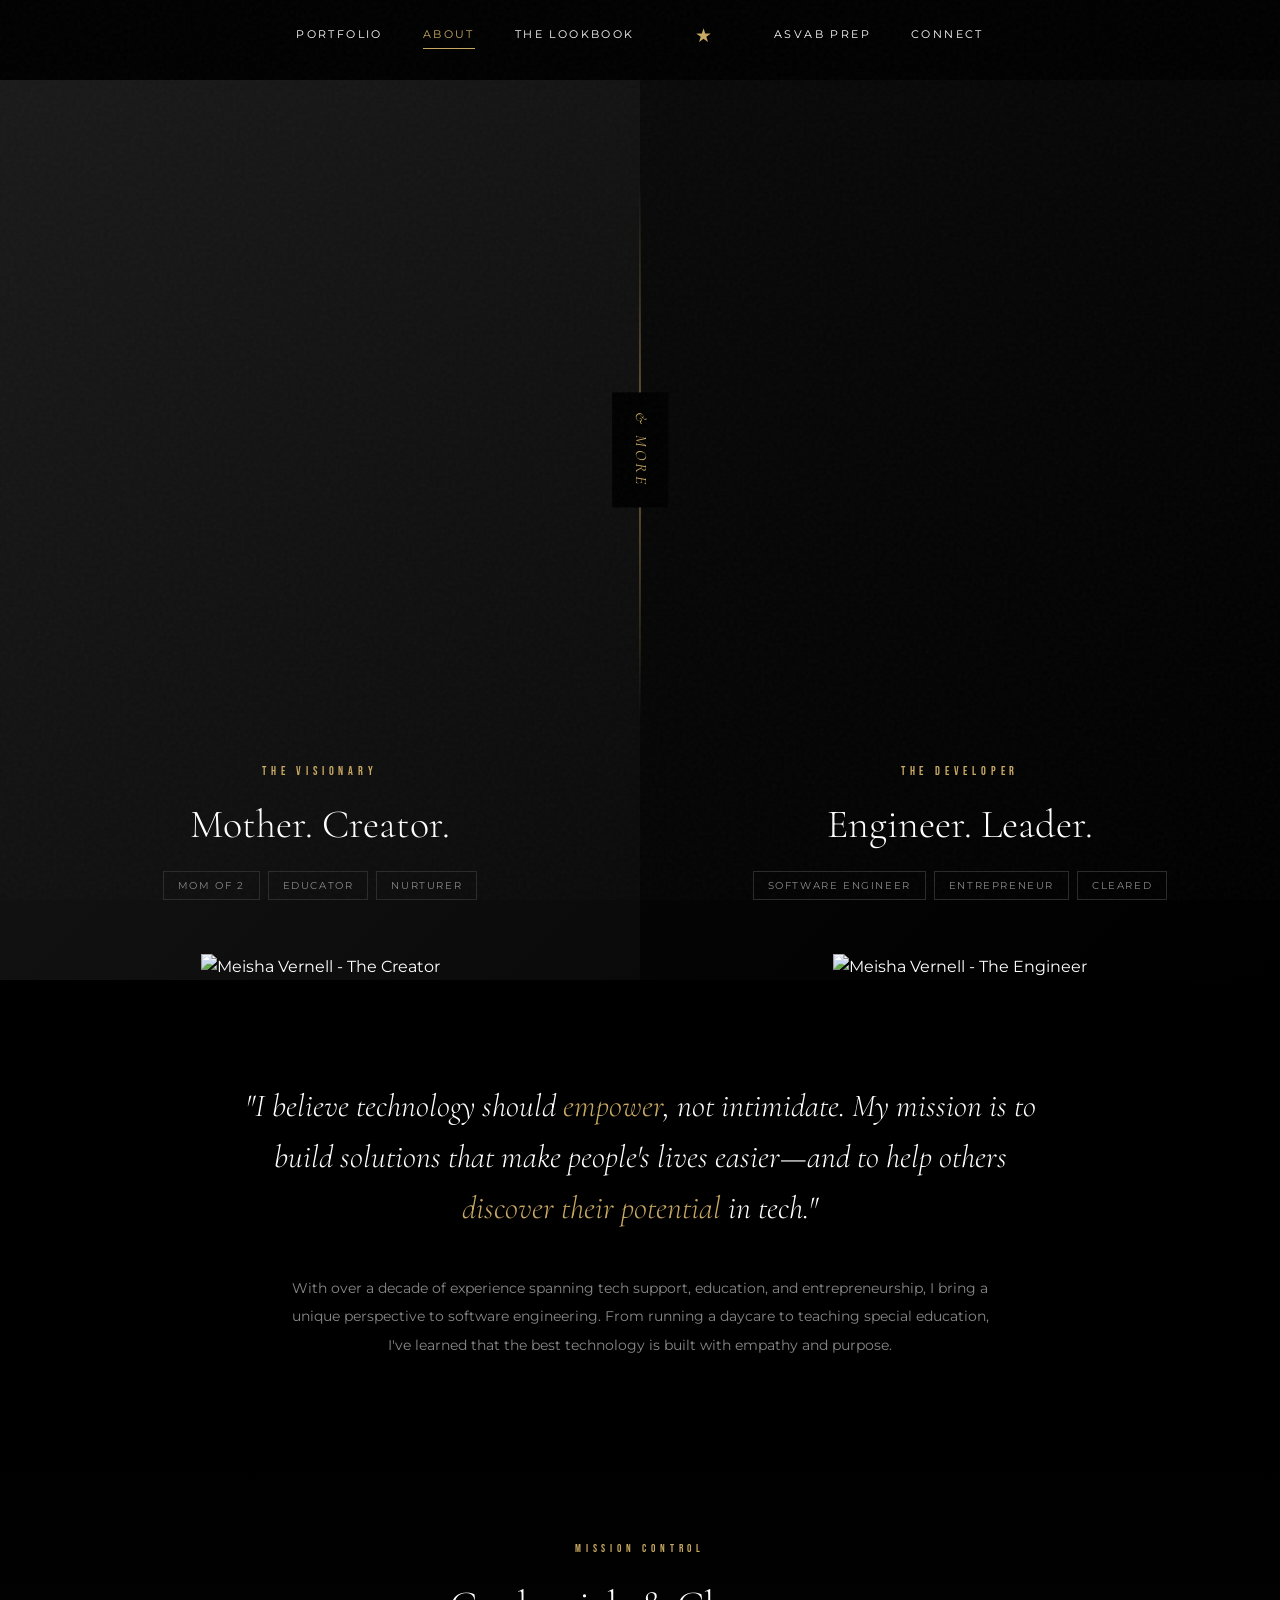
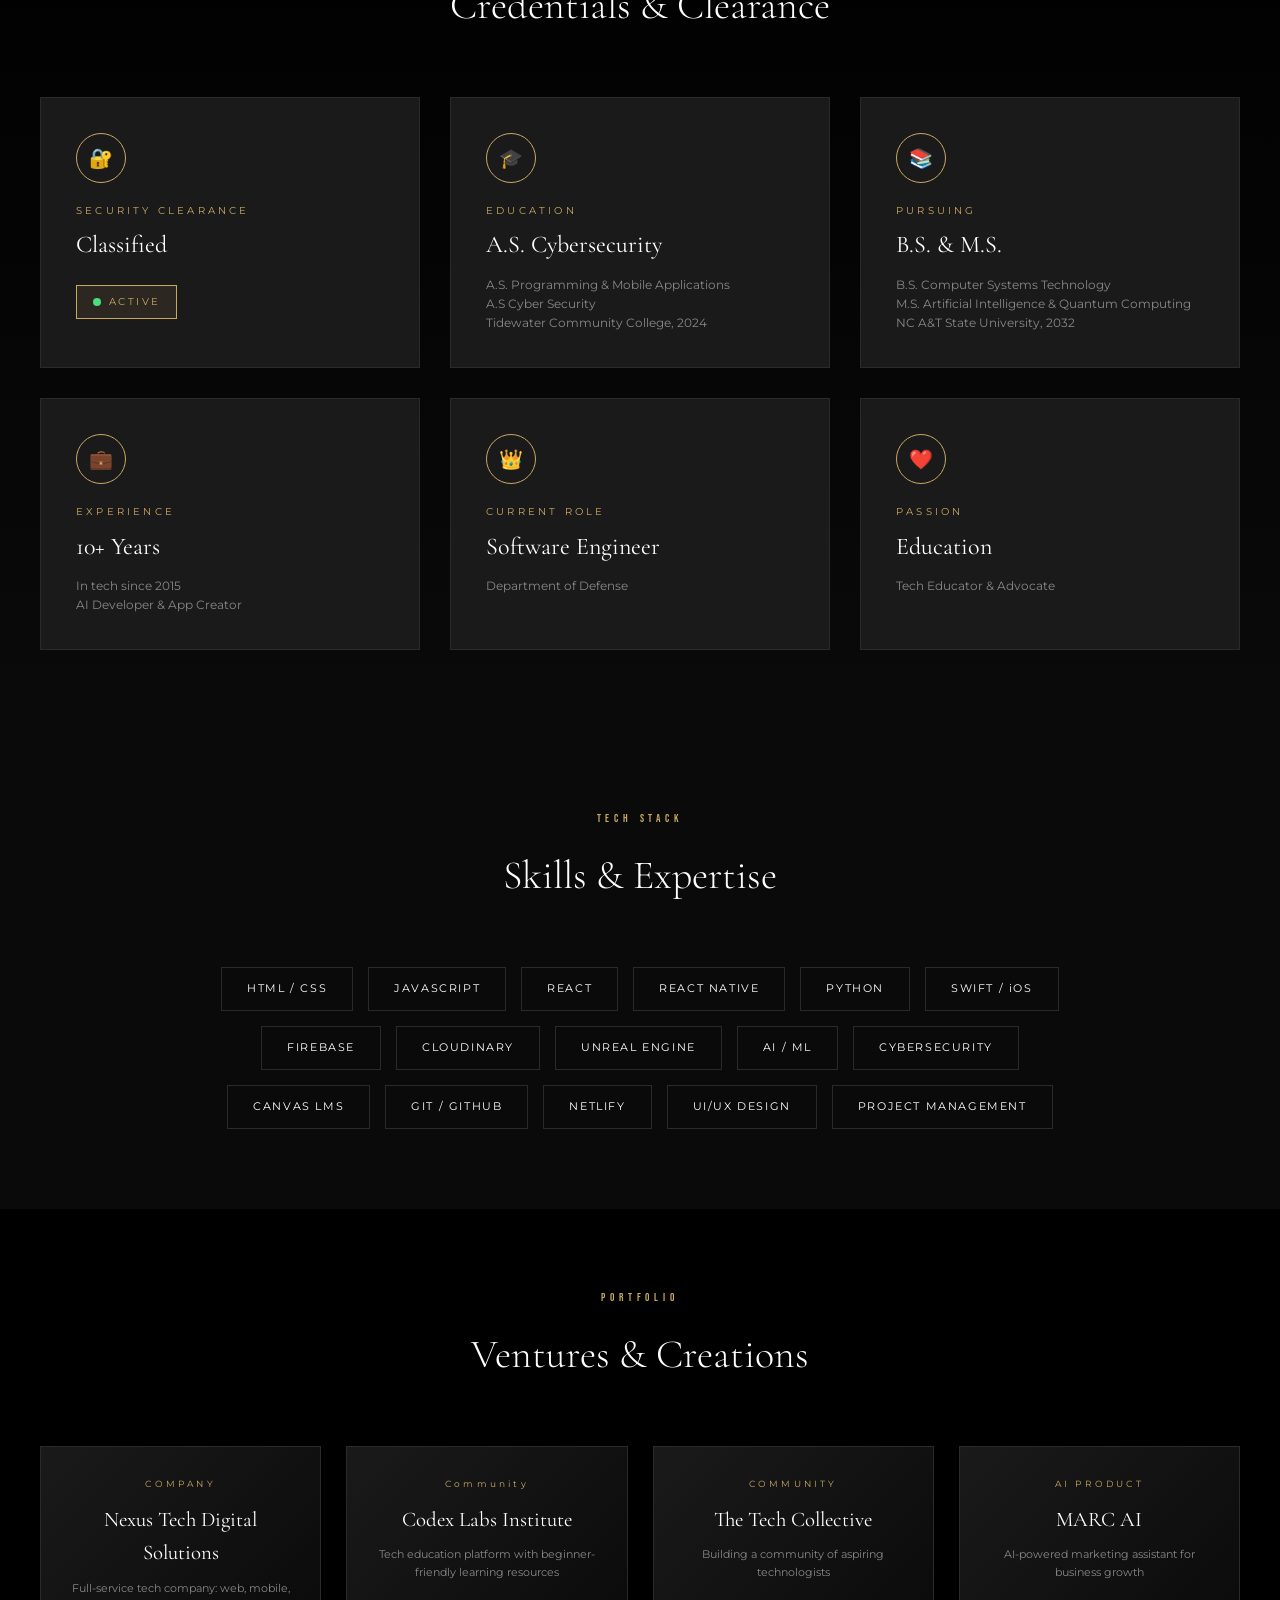
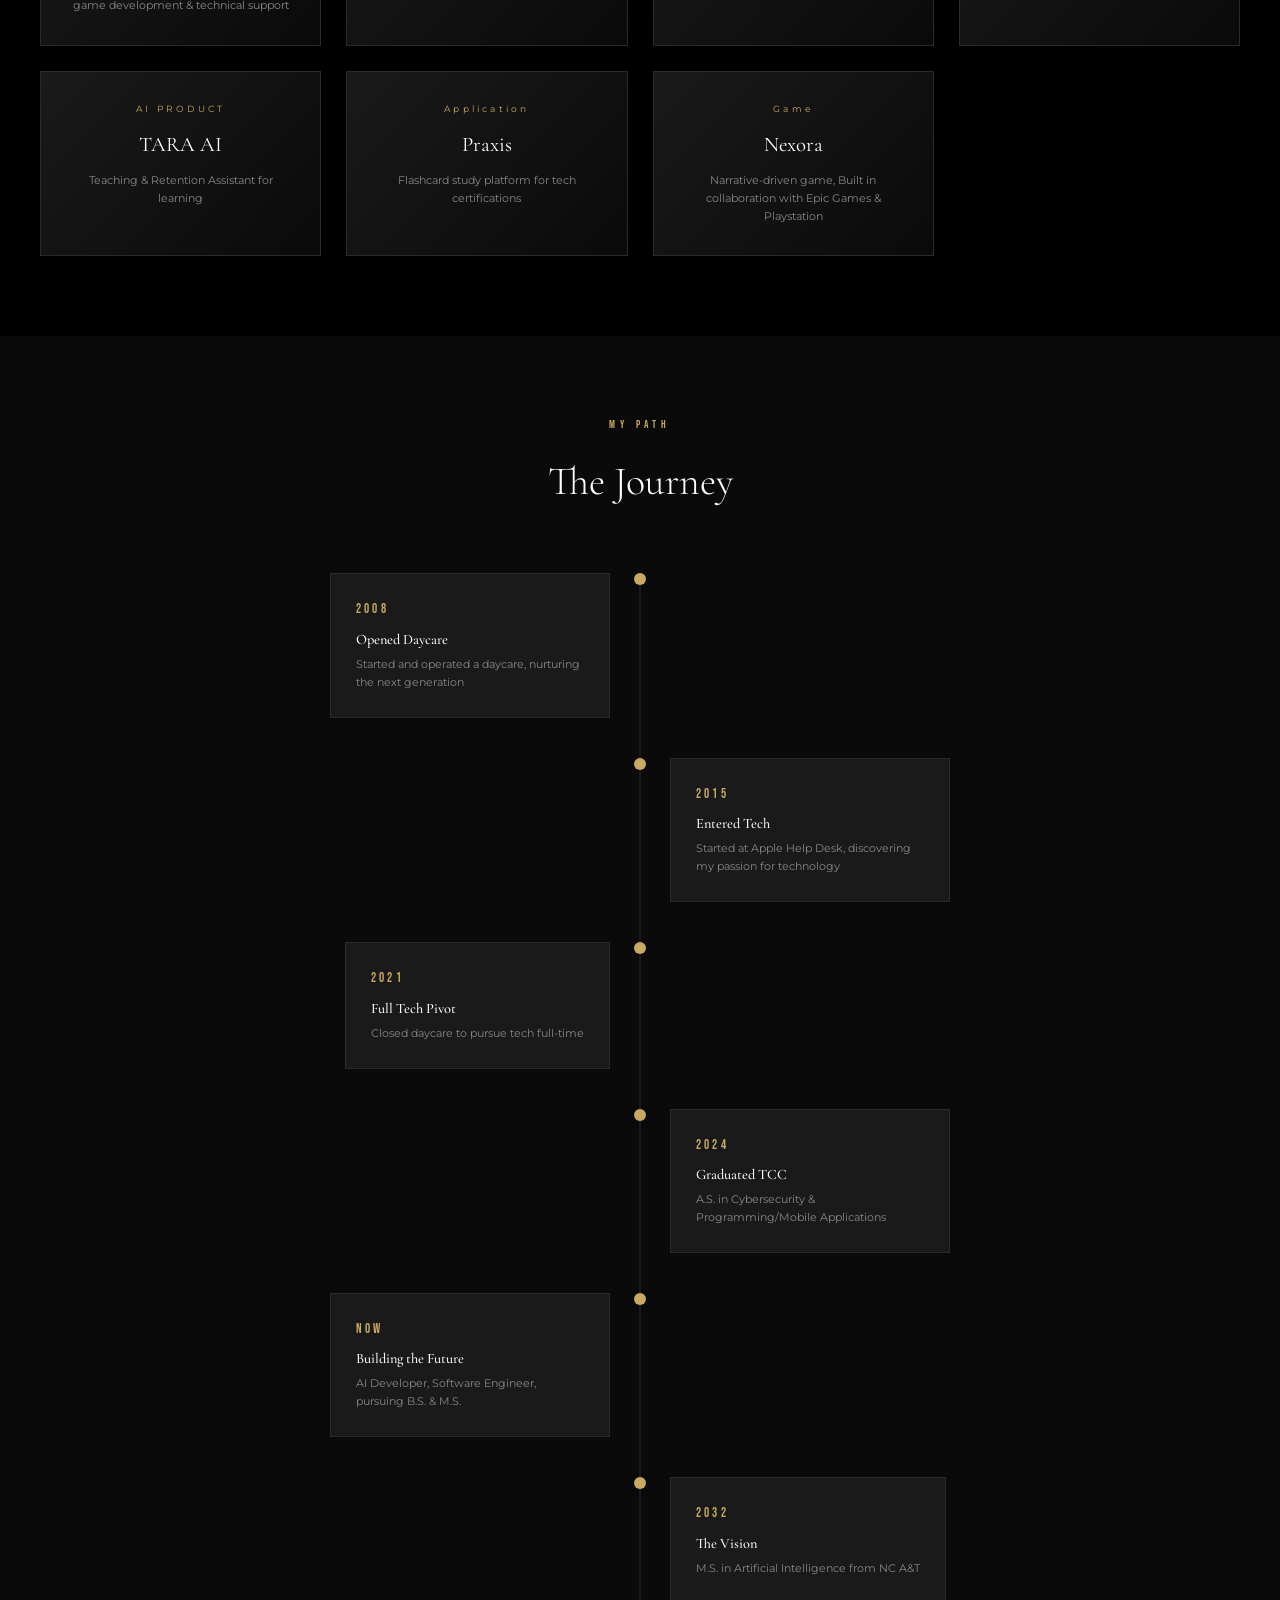
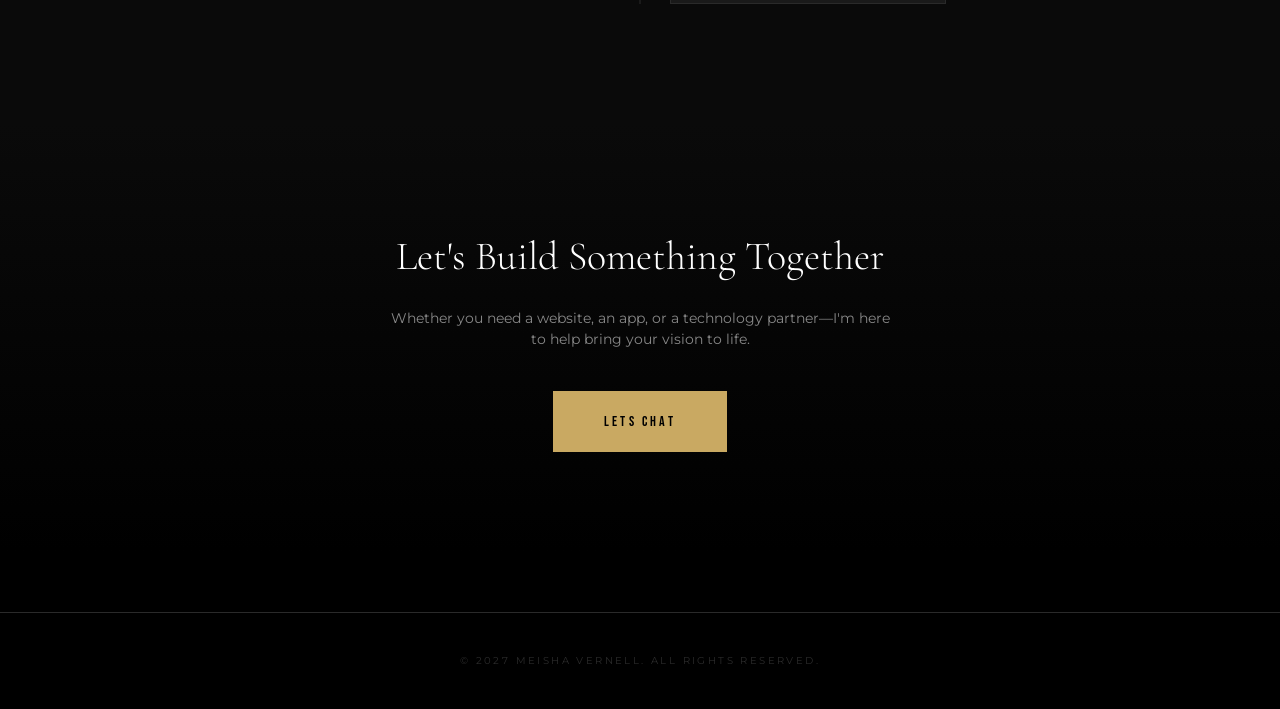
==== about.html @ a64ef59e "Unified nav, Firebase wiring, security rules" ====
<!DOCTYPE html>
<html lang="en">
<head>
    <meta charset="UTF-8">
    <meta name="viewport" content="width=device-width, initial-scale=1.0">
    <title>About Mei | MEISHA VERNELL</title>
    <link rel="preconnect" href="https://fonts.googleapis.com">
    <link rel="preconnect" href="https://fonts.gstatic.com" crossorigin>
    <link href="https://fonts.googleapis.com/css2?family=Cormorant+Garamond:ital,wght@0,300;0,400;0,500;0,600;1,300;1,400&family=Bebas+Neue&family=Montserrat:wght@200;300;400;500;600&display=swap" rel="stylesheet">
    
    <!-- Global Styles -->
    <link rel="stylesheet" href="main.css">
    
    <!-- Page Styles -->
    <link rel="stylesheet" href="about.css">
</head>
<body>
    <div class="noise"></div>

    <!-- Navigation -->
    <nav class="nav" id="nav">
        <div class="nav-links" id="navLinks">
            <a href="portfolio.html" class="nav-link" role="link" tabindex="0">Portfolio</a>
            <a href="about.html" class="nav-link active" role="link" tabindex="0">About</a>
            <a href="gallery-firestore.html" class="nav-link" role="link" tabindex="0">The LookBook</a>
            <a href="index.html" class="nav-link nav-star" role="link" tabindex="0">★</a>
            <a href="asvab-firestore.html" class="nav-link" role="link" tabindex="0">ASVAB Prep</a>
            <a href="connect.html" class="nav-link" role="link" tabindex="0">Connect</a>
        </div>

        <div class="nav-toggle" id="navToggle">
            <span></span>
            <span></span>
            <span></span>
        </div>
    </nav>
    <div class="nav-overlay" id="navOverlay"></div>

    <!-- Hero Split Screen -->
    <section class="hero-split">
        <div class="hero-side hero-side-left">
            <div class="hero-image-container">
                <img id="creatorImage"
                     src="https://res.cloudinary.com/didqb05ko/image/upload/q_auto,f_auto/IMG_4465_2_v42fzh.jpg" 
                     alt="Meisha Vernell - The Creator" 
                     class="hero-image">
            </div>
            <div class="hero-side-content">
                <p class="hero-label">THE VISIONARY</p>
                <h2 class="hero-title">Mother. Creator.</h2>
                <div class="hero-tags">
                    <span class="hero-tag">MOM OF 2</span>
                    <span class="hero-tag">EDUCATOR</span>
                    <span class="hero-tag">NURTURER</span>
                </div>
            </div>
        </div>

        <div class="hero-divider"></div>
        <span class="hero-divider-text">& MORE</span>

        <div class="hero-side hero-side-right">
            <div class="hero-image-container">
                <img id="engineerImage"
                     src="https://res.cloudinary.com/didqb05ko/image/upload/q_auto,f_auto/IMG_4465_2_v42fzh.jpg" 
                     alt="Meisha Vernell - The Engineer" 
                     class="hero-image">
            </div>
            <div class="hero-side-content">
                <p class="hero-label">THE DEVELOPER</p>
                <h2 class="hero-title">Engineer. Leader.</h2>
                <div class="hero-tags">
                    <span class="hero-tag">SOFTWARE ENGINEER</span>
                    <span class="hero-tag">ENTREPRENEUR</span>
                    <span class="hero-tag">CLEARED</span>
                </div>
            </div>
        </div>
    </section>

    <!-- Bio Section -->
    <section class="bio-section">
        <p class="bio-quote">
            "I believe technology should <span>empower</span>, not intimidate. 
            My mission is to build solutions that make people's lives easier—and to 
            help others <span>discover their potential</span> in tech."
        </p>
        <p class="bio-text">
            With over a decade of experience spanning tech support, education, and entrepreneurship, 
            I bring a unique perspective to software engineering. From running a daycare to teaching 
            special education, I've learned that the best technology is built with empathy and purpose.
        </p>
    </section>

    <!-- Credentials Dashboard -->
    <section class="credentials-section">
        <div class="section-header">
            <p class="section-label">MISSION CONTROL</p>
            <h2 class="section-title">Credentials & Clearance</h2>
        </div>

        <div class="credentials-grid">
            <!-- Security Clearance -->
        <div class="credential-card">
            <div class="credential-icon">🔐</div>
            <p class="credential-label">SECURITY CLEARANCE</p>
            <h3 class="credential-value">Classified</h3>
            <div class="status-badge">
                <span class="status-dot"></span>
                <span class="status-text">ACTIVE</span>
            </div>
        </div>  
            <!-- Education Current -->
            <div class="credential-card">
                <div class="credential-icon">🎓</div>
                <p class="credential-label">EDUCATION</p>
                <h3 class="credential-value">A.S. Cybersecurity</h3>
                <p class="credential-detail">
                    A.S. Programming & Mobile Applications<br>
                    A.S Cyber Security<br>
                    Tidewater Community College, 2024
                </p>
            </div>

            <!-- Education Pursuing -->
            <div class="credential-card">
                <div class="credential-icon">📚</div>
                <p class="credential-label">PURSUING</p>
                <h3 class="credential-value">B.S. & M.S.</h3>
                <p class="credential-detail">
                    B.S. Computer Systems Technology<br>
                    M.S. Artificial Intelligence & Quantum Computing <br>
                    NC A&T State University, 2032
                </p>
            </div>

            <!-- Experience -->
            <div class="credential-card">
                <div class="credential-icon">💼</div>
                <p class="credential-label">EXPERIENCE</p>
                <h3 class="credential-value">10+ Years</h3>
                <p class="credential-detail">
                    In tech since 2015<br>
                    AI Developer & App Creator
                </p>
            </div>

            <!-- Role -->
            <div class="credential-card">
                <div class="credential-icon">👑</div>
                <p class="credential-label">CURRENT ROLE</p>
                <h3 class="credential-value">Software Engineer</h3>
                <p class="credential-detail">
                    Department of Defense
                </p>
            </div>

            <!-- Impact -->
            <div class="credential-card">
                <div class="credential-icon">❤️</div>
                <p class="credential-label">PASSION</p>
                <h3 class="credential-value">Education</h3>
                <p class="credential-detail">
                    Tech Educator & Advocate
                </p>
            </div>
        </div>
    </section>

    <!-- Skills Section -->
    <section class="skills-section">
        <div class="section-header">
            <p class="section-label">TECH STACK</p>
            <h2 class="section-title">Skills & Expertise</h2>
        </div>

        <div class="skills-grid">
            <span class="skill-tag">HTML / CSS</span>
            <span class="skill-tag">JAVASCRIPT</span>
            <span class="skill-tag">REACT</span>
            <span class="skill-tag">REACT NATIVE</span>
            <span class="skill-tag">PYTHON</span>
            <span class="skill-tag">SWIFT / iOS</span>
            <span class="skill-tag">FIREBASE</span>
            <span class="skill-tag">CLOUDINARY</span>
            <span class="skill-tag">UNREAL ENGINE</span>
            <span class="skill-tag">AI / ML</span>
            <span class="skill-tag">CYBERSECURITY</span>
            <span class="skill-tag">CANVAS LMS</span>
            <span class="skill-tag">GIT / GITHUB</span>
            <span class="skill-tag">NETLIFY</span>
            <span class="skill-tag">UI/UX DESIGN</span>
            <span class="skill-tag">PROJECT MANAGEMENT</span>
        </div>
    </section>

    <!-- Ventures Section -->
    <section class="ventures-section">
        <div class="section-header">
            <p class="section-label">PORTFOLIO</p>
            <h2 class="section-title">Ventures & Creations</h2>
        </div>

        <div class="ventures-grid">
            <div class="venture-card">
                <p class="venture-type">COMPANY</p>
                <h3 class="venture-name">Nexus Tech Digital Solutions</h3>
                <p class="venture-desc">Full-service tech company: web, mobile, game development &  technical support</p>
            </div>

            <div class="venture-card">
                <p class="venture-type">Community</p>
                <h3 class="venture-name">Codex Labs Institute</h3>
                <p class="venture-desc">Tech education platform with beginner-friendly learning resources</p>
            </div>

            <div class="venture-card">
                <p class="venture-type">COMMUNITY</p>
                <h3 class="venture-name">The Tech Collective</h3>
                <p class="venture-desc">Building a community of aspiring technologists</p>
            </div>

            <div class="venture-card">
                <p class="venture-type">AI PRODUCT</p>
                <h3 class="venture-name">MARC AI</h3>
                <p class="venture-desc">AI-powered marketing assistant for business growth</p>
            </div>

            <div class="venture-card">
                <p class="venture-type">AI PRODUCT</p>
                <h3 class="venture-name">TARA AI</h3>
                <p class="venture-desc">Teaching & Retention Assistant for learning</p>
            </div>

            <div class="venture-card">
                <p class="venture-type">Application</p>
                <h3 class="venture-name">Praxis</h3>
                <p class="venture-desc">Flashcard study platform for tech certifications</p>
            </div>

            <div class="venture-card">
                <p class="venture-type">Game</p>
                <h3 class="venture-name"> Nexora</h3>
                <p class="venture-desc">Narrative-driven game, Built in collaboration with Epic Games & Playstation</p>
            </div>
        </div>
    </section>

    <!-- Timeline Section -->
    <section class="timeline-section">
        <div class="section-header">
            <p class="section-label">MY PATH</p>
            <h2 class="section-title">The Journey</h2>
        </div>

        <div class="timeline">
            <div class="timeline-item">
                <div class="timeline-dot"></div>
                <div class="timeline-content">
                    <p class="timeline-year">2008</p>
                    <h4 class="timeline-title">Opened Daycare</h4>
                    <p class="timeline-desc">Started and operated a daycare, nurturing the next generation</p>
                </div>
            </div>

            <div class="timeline-item">
                <div class="timeline-dot"></div>
                <div class="timeline-content">
                    <p class="timeline-year">2015</p>
                    <h4 class="timeline-title">Entered Tech</h4>
                    <p class="timeline-desc">Started at Apple Help Desk, discovering my passion for technology</p>
                </div>
            </div>

            <div class="timeline-item">
                <div class="timeline-dot"></div>
                <div class="timeline-content">
                    <p class="timeline-year">2021</p>
                    <h4 class="timeline-title">Full Tech Pivot</h4>
                    <p class="timeline-desc">Closed daycare to pursue tech full-time</p>
                </div>
            </div>

            <div class="timeline-item">
                <div class="timeline-dot"></div>
                <div class="timeline-content">
                    <p class="timeline-year">2024</p>
                    <h4 class="timeline-title">Graduated TCC</h4>
                    <p class="timeline-desc">A.S. in Cybersecurity & Programming/Mobile Applications</p>
                </div>
            </div>

            <div class="timeline-item">
                <div class="timeline-dot"></div>
                <div class="timeline-content">
                    <p class="timeline-year">NOW</p>
                    <h4 class="timeline-title">Building the Future</h4>
                    <p class="timeline-desc">AI Developer, Software Engineer, pursuing B.S. & M.S.</p>
                </div>
            </div>

            <div class="timeline-item">
                <div class="timeline-dot"></div>
                <div class="timeline-content">
                    <p class="timeline-year">2032</p>
                    <h4 class="timeline-title">The Vision</h4>
                    <p class="timeline-desc">M.S. in Artificial Intelligence from NC A&T</p>
                </div>
            </div>
        </div>
    </section>

    <!-- CTA Section -->
    <section class="cta-section">
        <h2 class="cta-title">Let's Build Something Together</h2>
        <p class="cta-subtitle">
            Whether you need a website, an app, or a technology partner—I'm here to help bring your vision to life.
        </p>
        <a href="connect.html" class="cta-btn">Lets Chat</a>
    </section>

    <!-- Footer -->
    <footer class="footer">
        <p class="footer-text">© 2027 MEISHA VERNELL. ALL RIGHTS RESERVED.</p>
    </footer>

    <script>
        const CLOUDINARY_CLOUD_NAME = 'didqb05ko';

        // Load images from Cloudinary by tag
        async function loadAboutImages() {
            // Load Creator image (tagged: mv-about-creator)
            try {
                const creatorRes = await fetch(`https://res.cloudinary.com/${CLOUDINARY_CLOUD_NAME}/image/list/mv-about-creator.json?_=${Date.now()}`);
                if (creatorRes.ok) {
                    const data = await creatorRes.json();
                    if (data.resources && data.resources.length > 0) {
                        const img = data.resources[0];
                        document.getElementById('creatorImage').src = 
                            `https://res.cloudinary.com/${CLOUDINARY_CLOUD_NAME}/image/upload/q_auto,f_auto/${img.public_id}.${img.format}`;
                    }
                }
            } catch (e) { console.log('Creator image not found'); }

            // Load Engineer image (tagged: mv-about-engineer)
            try {
                const engineerRes = await fetch(`https://res.cloudinary.com/${CLOUDINARY_CLOUD_NAME}/image/list/mv-about-engineer.json?_=${Date.now()}`);
                if (engineerRes.ok) {
                    const data = await engineerRes.json();
                    if (data.resources && data.resources.length > 0) {
                        const img = data.resources[0];
                        document.getElementById('engineerImage').src = 
                            `https://res.cloudinary.com/${CLOUDINARY_CLOUD_NAME}/image/upload/q_auto,f_auto/${img.public_id}.${img.format}`;
                    }
                }
            } catch (e) { console.log('Engineer image not found'); }
        }

        // Load images on page load
        document.addEventListener('DOMContentLoaded', loadAboutImages);

            </script>
    
    <!-- Global JavaScript -->
    <script src="main.js" defer></script>
</body>
</html>
---- main.css ----
/* ============================================
   MAIN.CSS - Global Styles for meishavernell.com
   ============================================ */

:root {
    --black: #000;
    --dark: #0a0a0a;
    --dark-gray: #1a1a1a;
    --mid-gray: #2a2a2a;
    --light-gray: #888;
    --white: #fff;
    --gold: #c9a962;
    --paper: #f5f1e8;
}

* {
    margin: 0;
    padding: 0;
    box-sizing: border-box;
}

html {
    scroll-behavior: smooth;
}

body {
    font-family: 'Montserrat', sans-serif;
    background: var(--black);
    color: var(--white);
    line-height: 1.6;
    overflow-x: hidden;
    min-height: 100vh;
}

/* ============================================
   TYPOGRAPHY
   ============================================ */

h1, h2, h3, h4, h5, h6 {
    font-family: 'Cormorant Garamond', serif;
    font-weight: 300;
}

/* ============================================
   NAVIGATION
   ============================================ */

.nav {
    position: fixed;
    top: 0;
    left: 0;
    width: 100%;
    padding: 20px 50px;
    display: flex;
    justify-content: center;
    align-items: center;
    z-index: 1000;
    background: linear-gradient(to bottom, rgba(0,0,0,0.9) 0%, rgba(0,0,0,0.7) 50%, transparent 100%);
    transition: background 0.3s ease;
}

.nav.scrolled {
    background: rgba(0, 0, 0, 0.95);
    backdrop-filter: blur(10px);
}

.nav-links {
    display: flex;
    gap: 40px;
    align-items: center;
}

.nav-link {
    font-size: 0.7rem;
    font-weight: 400;
    letter-spacing: 0.15rem;
    color: var(--white);
    text-decoration: none;
    text-transform: uppercase;
    transition: color 0.3s ease;
    position: relative;
    cursor: pointer;
    -webkit-tap-highlight-color: rgba(201, 169, 98, 0.3);
    touch-action: manipulation;
}

.nav-link:active {
    color: var(--gold);
}

.nav-link::after {
    content: '';
    position: absolute;
    bottom: -5px;
    left: 0;
    width: 0;
    height: 1px;
    background: var(--gold);
    transition: width 0.3s ease;
}

.nav-link:hover,
.nav-link.active {
    color: var(--gold);
}

.nav-link:hover::after,
.nav-link.active::after {
    width: 100%;
}

.nav-star {
    font-size: 1.2rem;
    color: var(--gold);
    padding: 0 20px;
    transition: transform 0.3s ease;
}

.nav-star::after {
    display: none;
}

.nav-star:hover {
    transform: scale(1.2);
}

.nav-toggle {
    display: none;
    flex-direction: column;
    gap: 5px;
    cursor: pointer;
    z-index: 1002;
}

.nav-toggle span {
    width: 25px;
    height: 1px;
    background: var(--white);
    transition: all 0.3s ease;
}

.nav-overlay {
    display: none;
    position: fixed;
    top: 0;
    left: 0;
    width: 100%;
    height: 100%;
    background: rgba(0, 0, 0, 0.5);
    z-index: 999;
}

.nav-overlay.active {
    display: block;
}

/* Mobile Navigation */
@media (max-width: 768px) {
    .nav {
        padding: 15px 20px;
    }

    .nav-links {
        position: fixed;
        top: 0;
        right: -100%;
        width: 75%;
        max-width: 300px;
        height: 100vh;
        flex-direction: column;
        align-items: center;
        justify-content: center;
        background: rgba(0, 0, 0, 0.98);
        gap: 30px;
        transition: right 0.3s ease;
        z-index: 1001;
    }

    .nav-links.active {
        right: 0;
    }

    .nav-links .nav-link {
        padding: 15px 30px;
        display: block;
        width: 100%;
        text-align: center;
        cursor: pointer;
        -webkit-tap-highlight-color: rgba(201, 169, 98, 0.3);
        touch-action: manipulation;
        user-select: none;
    }

    .nav-toggle {
        display: flex;
        position: absolute;
        right: 20px;
    }
}

/* ============================================
   FOOTER
   ============================================ */

.footer {
    text-align: center;
    padding: 40px;
    border-top: 1px solid var(--dark-gray);
    margin-top: 60px;
}

.footer-text {
    font-size: 0.65rem;
    color: var(--mid-gray);
    letter-spacing: 0.1rem;
}

/* ============================================
   UTILITIES
   ============================================ */

.hidden {
    display: none !important;
}

.text-center {
    text-align: center;
}

/* Noise Texture (Optional) */
.noise {
    position: fixed;
    top: 0;
    left: 0;
    width: 100%;
    height: 100%;
    pointer-events: none;
    z-index: 9999;
    opacity: 0.03;
    background-image: url("data:image/svg+xml,%3Csvg viewBox='0 0 256 256' xmlns='http://www.w3.org/2000/svg'%3E%3Cfilter id='noise'%3E%3CfeTurbulence type='fractalNoise' baseFrequency='0.9' numOctaves='4' stitchTiles='stitch'/%3E%3C/filter%3E%3Crect width='100%25' height='100%25' filter='url(%23noise)'/%3E%3C/svg%3E");
}
---- about.css ----
:root {
            --black: #000000;
            --dark: #0a0a0a;
            --dark-gray: #1a1a1a;
            --mid-gray: #2a2a2a;
            --light-gray: #888888;
            --off-white: #f5f5f5;
            --white: #ffffff;
            --gold: #c9a962;
            --gold-light: #e8d5a3;
        }

        * { margin: 0; padding: 0; box-sizing: border-box; }
        html { scroll-behavior: smooth; }

        body {
            font-family: 'Montserrat', sans-serif;
            background-color: var(--black);
            color: var(--white);
            overflow-x: hidden;
        }

        /* ============================================
           NAVIGATION
        ============================================ */

        /* Mobile Menu */

        /* ============================================
           HERO - SPLIT SCREEN
        ============================================ */
        .hero-split {
            min-height: 100vh;
            display: flex;
            padding-top: 80px;
        }

        .hero-side {
            flex: 1;
            position: relative;
            display: flex;
            align-items: center;
            justify-content: center;
            overflow: hidden;
            min-height: 100vh;
        }

        .hero-side-left {
            background: linear-gradient(135deg, #1a1a1a 0%, #0a0a0a 100%);
        }

        .hero-side-right {
            background: linear-gradient(135deg, #0a0a0a 0%, #000000 100%);
        }

        .hero-image-container {
            position: relative;
            width: 100%;
            height: 100%;
            display: flex;
            align-items: flex-end;
            justify-content: center;
            padding-top: 60px;
        }

        .hero-image {
            max-height: 85vh;
            width: auto;
            max-width: 90%;
            object-fit: contain;
            object-position: bottom;
            filter: grayscale(20%);
            transition: filter 0.5s ease;
        }

        .hero-side:hover .hero-image {
            filter: grayscale(0%);
        }

        .hero-side-content {
            position: absolute;
            bottom: 80px;
            left: 0;
            right: 0;
            text-align: center;
            padding: 0 30px;
            z-index: 10;
        }

        .hero-label {
            font-family: 'Bebas Neue', sans-serif;
            font-size: 0.75rem;
            letter-spacing: 0.3rem;
            color: var(--gold);
            margin-bottom: 10px;
        }

        .hero-title {
            font-family: 'Cormorant Garamond', serif;
            font-size: 2.5rem;
            font-weight: 300;
            margin-bottom: 15px;
        }

        .hero-tags {
            display: flex;
            flex-wrap: wrap;
            justify-content: center;
            gap: 8px;
        }

        .hero-tag {
            font-size: 0.6rem;
            letter-spacing: 0.1rem;
            color: var(--light-gray);
            padding: 6px 14px;
            border: 1px solid var(--mid-gray);
        }

        .hero-divider {
            position: absolute;
            top: 50%;
            left: 50%;
            transform: translate(-50%, -50%);
            width: 1px;
            height: 60%;
            background: linear-gradient(to bottom, transparent, var(--gold), transparent);
            z-index: 20;
        }

        .hero-divider-text {
            position: absolute;
            top: 50%;
            left: 50%;
            transform: translate(-50%, -50%);
            background: var(--black);
            padding: 20px 15px;
            z-index: 21;
            font-family: 'Cormorant Garamond', serif;
            font-size: 1rem;
            font-style: italic;
            color: var(--gold);
            writing-mode: vertical-rl;
            letter-spacing: 0.2rem;
        }

        /* ============================================
           BIO SECTION
        ============================================ */
        .bio-section {
            padding: 100px 40px;
            max-width: 900px;
            margin: 0 auto;
            text-align: center;
        }

        .bio-quote {
            font-family: 'Cormorant Garamond', serif;
            font-size: 2rem;
            font-style: italic;
            font-weight: 300;
            line-height: 1.6;
            color: var(--white);
            margin-bottom: 40px;
        }

        .bio-quote span {
            color: var(--gold);
        }

        .bio-text {
            font-size: 0.9rem;
            line-height: 2;
            color: var(--light-gray);
            max-width: 700px;
            margin: 0 auto;
        }

        /* ============================================
           CREDENTIALS DASHBOARD
        ============================================ */
        .credentials-section {
            padding: 80px 40px;
            background: linear-gradient(180deg, var(--black) 0%, var(--dark) 100%);
        }

        .section-header {
            text-align: center;
            margin-bottom: 60px;
        }

        .section-label {
            font-family: 'Bebas Neue', sans-serif;
            font-size: 0.7rem;
            letter-spacing: 0.3rem;
            color: var(--gold);
            margin-bottom: 15px;
        }

        .section-title {
            font-family: 'Cormorant Garamond', serif;
            font-size: 2.5rem;
            font-weight: 300;
        }

        .credentials-grid {
            display: grid;
            grid-template-columns: repeat(auto-fit, minmax(300px, 1fr));
            gap: 30px;
            max-width: 1200px;
            margin: 0 auto;
        }

        .credential-card {
            background: var(--dark-gray);
            border: 1px solid var(--mid-gray);
            padding: 35px;
            transition: all 0.3s ease;
        }

        .credential-card:hover {
            border-color: var(--gold);
            transform: translateY(-5px);
        }

        .credential-icon {
            width: 50px;
            height: 50px;
            border: 1px solid var(--gold);
            border-radius: 50%;
            display: flex;
            align-items: center;
            justify-content: center;
            margin-bottom: 20px;
            font-size: 1.2rem;
        }

        .credential-label {
            font-size: 0.6rem;
            letter-spacing: 0.2rem;
            color: var(--gold);
            margin-bottom: 8px;
        }

        .credential-value {
            font-family: 'Cormorant Garamond', serif;
            font-size: 1.5rem;
            font-weight: 400;
            margin-bottom: 10px;
        }

        .credential-detail {
            font-size: 0.75rem;
            color: var(--light-gray);
            line-height: 1.6;
        }

        /* Status Badge */
        .status-badge {
            display: inline-flex;
            align-items: center;
            gap: 8px;
            padding: 8px 16px;
            background: rgba(201, 169, 98, 0.1);
            border: 1px solid var(--gold);
            margin-top: 10px;
        }

        .status-dot {
            width: 8px;
            height: 8px;
            background: #4ade80;
            border-radius: 50%;
            animation: pulse 2s infinite;
        }

        @keyframes pulse {
            0%, 100% { opacity: 1; }
            50% { opacity: 0.5; }
        }

        .status-text {
            font-size: 0.65rem;
            letter-spacing: 0.15rem;
            color: var(--gold);
        }

        /* ============================================
           SKILLS SECTION
        ============================================ */
        .skills-section {
            padding: 80px 40px;
            background: var(--dark);
        }

        .skills-grid {
            display: flex;
            flex-wrap: wrap;
            justify-content: center;
            gap: 15px;
            max-width: 900px;
            margin: 0 auto;
        }

        .skill-tag {
            padding: 12px 25px;
            background: transparent;
            border: 1px solid var(--mid-gray);
            font-size: 0.7rem;
            letter-spacing: 0.1rem;
            color: var(--white);
            transition: all 0.3s ease;
        }

        .skill-tag:hover {
            border-color: var(--gold);
            color: var(--gold);
            transform: translateY(-3px);
        }

        /* ============================================
           VENTURES SECTION
        ============================================ */
        .ventures-section {
            padding: 80px 40px;
            background: var(--black);
        }

        .ventures-grid {
            display: grid;
            grid-template-columns: repeat(auto-fit, minmax(280px, 1fr));
            gap: 25px;
            max-width: 1200px;
            margin: 0 auto;
        }

        .venture-card {
            background: linear-gradient(135deg, var(--dark-gray) 0%, var(--dark) 100%);
            border: 1px solid var(--mid-gray);
            padding: 30px;
            text-align: center;
            transition: all 0.3s ease;
        }

        .venture-card:hover {
            border-color: var(--gold);
        }

        .venture-type {
            font-size: 0.55rem;
            letter-spacing: 0.2rem;
            color: var(--gold);
            margin-bottom: 12px;
        }

        .venture-name {
            font-family: 'Cormorant Garamond', serif;
            font-size: 1.3rem;
            font-weight: 400;
            margin-bottom: 10px;
        }

        .venture-desc {
            font-size: 0.7rem;
            color: var(--light-gray);
            line-height: 1.6;
        }

        /* ============================================
           TIMELINE
        ============================================ */
        .timeline-section {
            padding: 80px 40px;
            background: var(--dark);
        }

        .timeline {
            max-width: 700px;
            margin: 0 auto;
            position: relative;
        }

        .timeline::before {
            content: '';
            position: absolute;
            left: 50%;
            transform: translateX(-50%);
            width: 1px;
            height: 100%;
            background: var(--mid-gray);
        }

        .timeline-item {
            display: flex;
            justify-content: flex-end;
            padding-right: 50%;
            margin-bottom: 40px;
            position: relative;
        }

        .timeline-item:nth-child(even) {
            justify-content: flex-start;
            padding-right: 0;
            padding-left: 50%;
        }

        .timeline-content {
            max-width: 280px;
            padding: 25px;
            background: var(--dark-gray);
            border: 1px solid var(--mid-gray);
            position: relative;
        }

        .timeline-item:nth-child(odd) .timeline-content {
            margin-right: 30px;
        }

        .timeline-item:nth-child(even) .timeline-content {
            margin-left: 30px;
        }

        .timeline-dot {
            position: absolute;
            left: 50%;
            transform: translateX(-50%);
            width: 12px;
            height: 12px;
            background: var(--gold);
            border-radius: 50%;
            z-index: 1;
        }

        .timeline-year {
            font-family: 'Bebas Neue', sans-serif;
            font-size: 0.8rem;
            letter-spacing: 0.2rem;
            color: var(--gold);
            margin-bottom: 8px;
        }

        .timeline-title {
            font-size: 0.9rem;
            font-weight: 500;
            margin-bottom: 5px;
        }

        .timeline-desc {
            font-size: 0.7rem;
            color: var(--light-gray);
        }

        /* ============================================
           CTA SECTION
        ============================================ */
        .cta-section {
            padding: 100px 40px;
            text-align: center;
            background: linear-gradient(180deg, var(--dark) 0%, var(--black) 100%);
        }

        .cta-title {
            font-family: 'Cormorant Garamond', serif;
            font-size: 2.5rem;
            font-weight: 300;
            margin-bottom: 20px;
        }

        .cta-subtitle {
            font-size: 0.85rem;
            color: var(--light-gray);
            margin-bottom: 40px;
            max-width: 500px;
            margin-left: auto;
            margin-right: auto;
        }

        .cta-btn {
            display: inline-block;
            padding: 18px 50px;
            background: var(--gold);
            color: var(--black);
            font-family: 'Bebas Neue', sans-serif;
            font-size: 0.9rem;
            letter-spacing: 0.2rem;
            text-decoration: none;
            transition: all 0.3s ease;
            border: 1px solid var(--gold);
        }

        .cta-btn:hover {
            background: transparent;
            color: var(--gold);
        }

        /* ============================================
           FOOTER
        ============================================ */
        .footer {
            padding: 40px;
            text-align: center;
            border-top: 1px solid var(--mid-gray);
        }

        .footer-text {
            font-size: 0.6rem;
            letter-spacing: 0.15rem;
            color: var(--mid-gray);
        }

        /* ============================================
           NOISE OVERLAY
        ============================================ */
        .noise {
            position: fixed;
            top: 0;
            left: 0;
            width: 100%;
            height: 100%;
            pointer-events: none;
            z-index: 9999;
            opacity: 0.03;
            background-image: url("data:image/svg+xml,%3Csvg viewBox='0 0 256 256' xmlns='http://www.w3.org/2000/svg'%3E%3Cfilter id='noise'%3E%3CfeTurbulence type='fractalNoise' baseFrequency='0.9' numOctaves='4' stitchTiles='stitch'/%3E%3C/filter%3E%3Crect width='100%25' height='100%25' filter='url(%23noise)'/%3E%3C/svg%3E");
        }

        /* ============================================
           RESPONSIVE
        ============================================ */
        @media (max-width: 968px) {
            .hero-split {
                flex-direction: column;
            }

            .hero-side {
                min-height: 80vh;
            }

            .hero-divider,
            .hero-divider-text {
                display: none;
            }

            .timeline-item,
            .timeline-item:nth-child(even) {
                padding-left: 30px;
                padding-right: 0;
                justify-content: flex-start;
            }

            .timeline::before {
                left: 0;
            }

            .timeline-dot {
                left: 0;
            }

            .timeline-item:nth-child(odd) .timeline-content,
            .timeline-item:nth-child(even) .timeline-content {
                margin-left: 20px;
                margin-right: 0;
            }
        }

        @media (max-width: 600px) {
            
            .hero-title { font-size: 2rem; }
            .bio-quote { font-size: 1.5rem; }
            .section-title { font-size: 2rem; }
            .credentials-grid { grid-template-columns: 1fr; }
            .cta-title { font-size: 2rem; }
        }
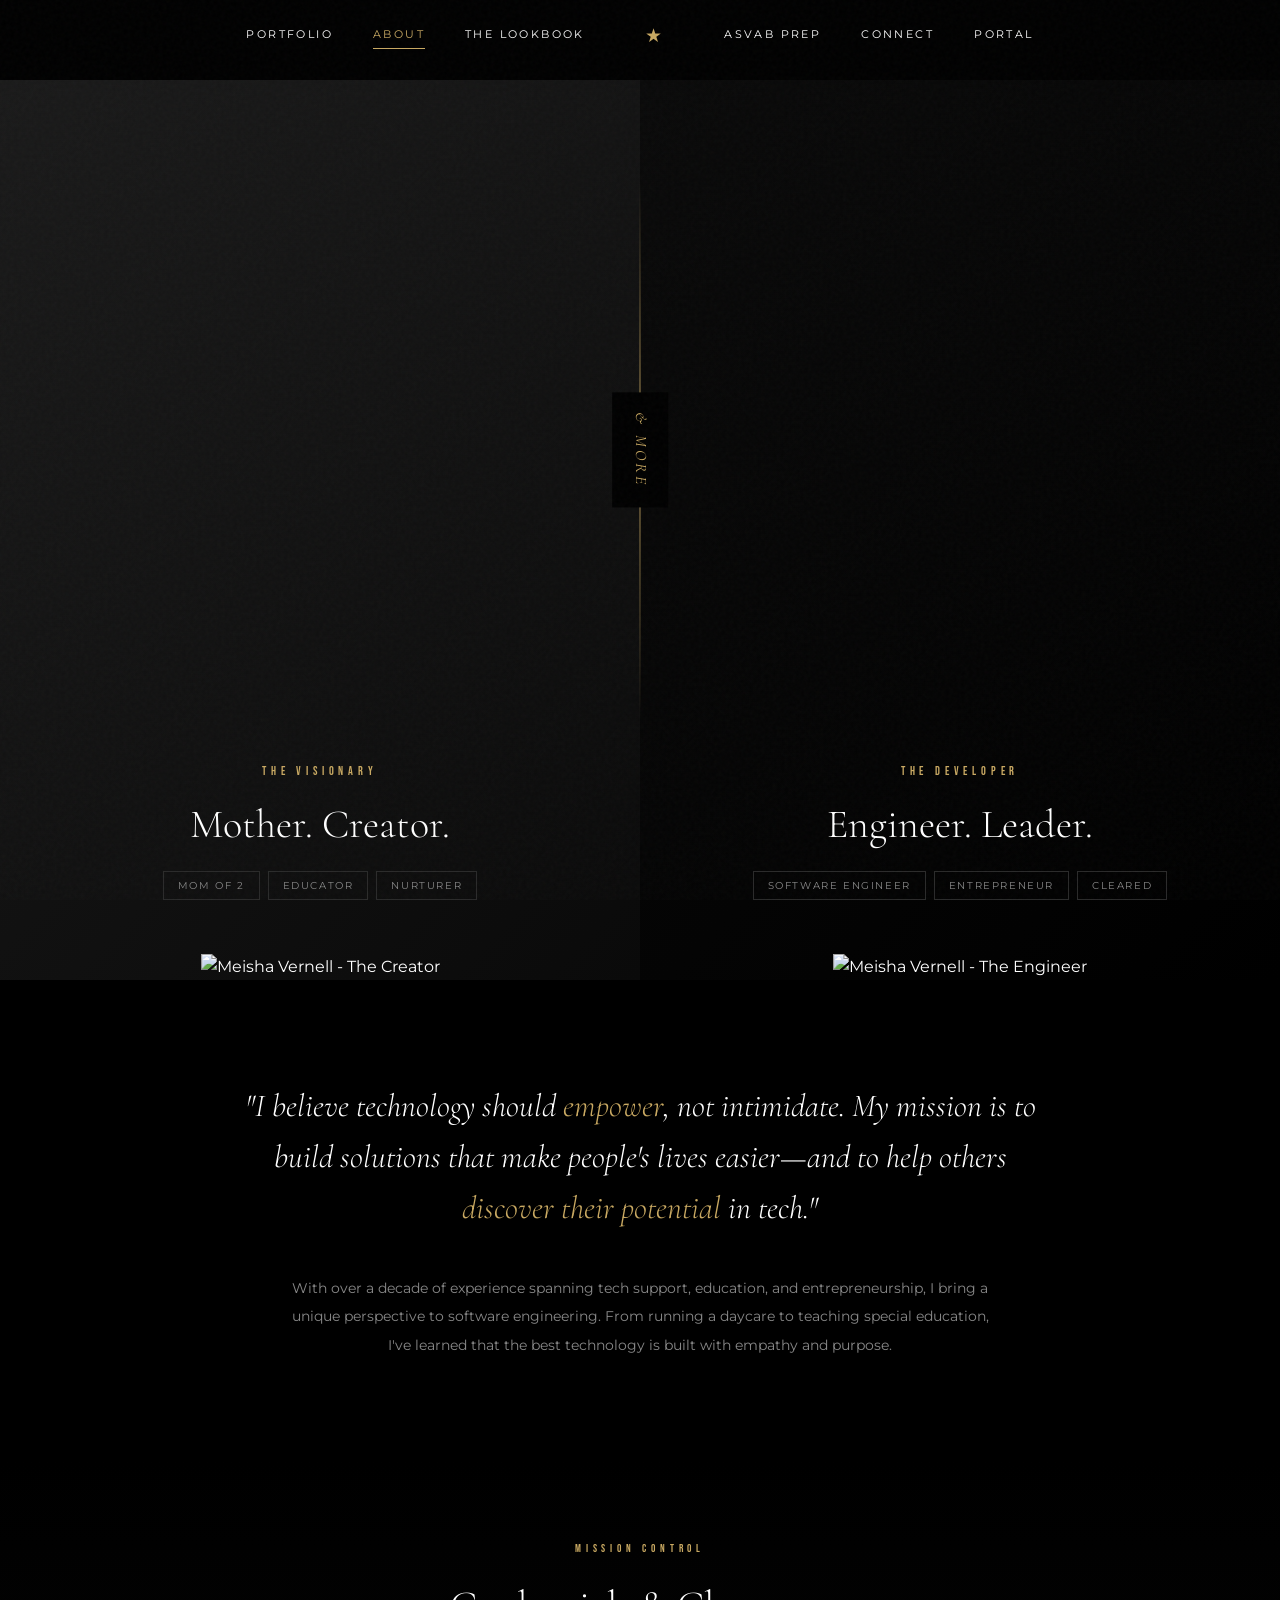
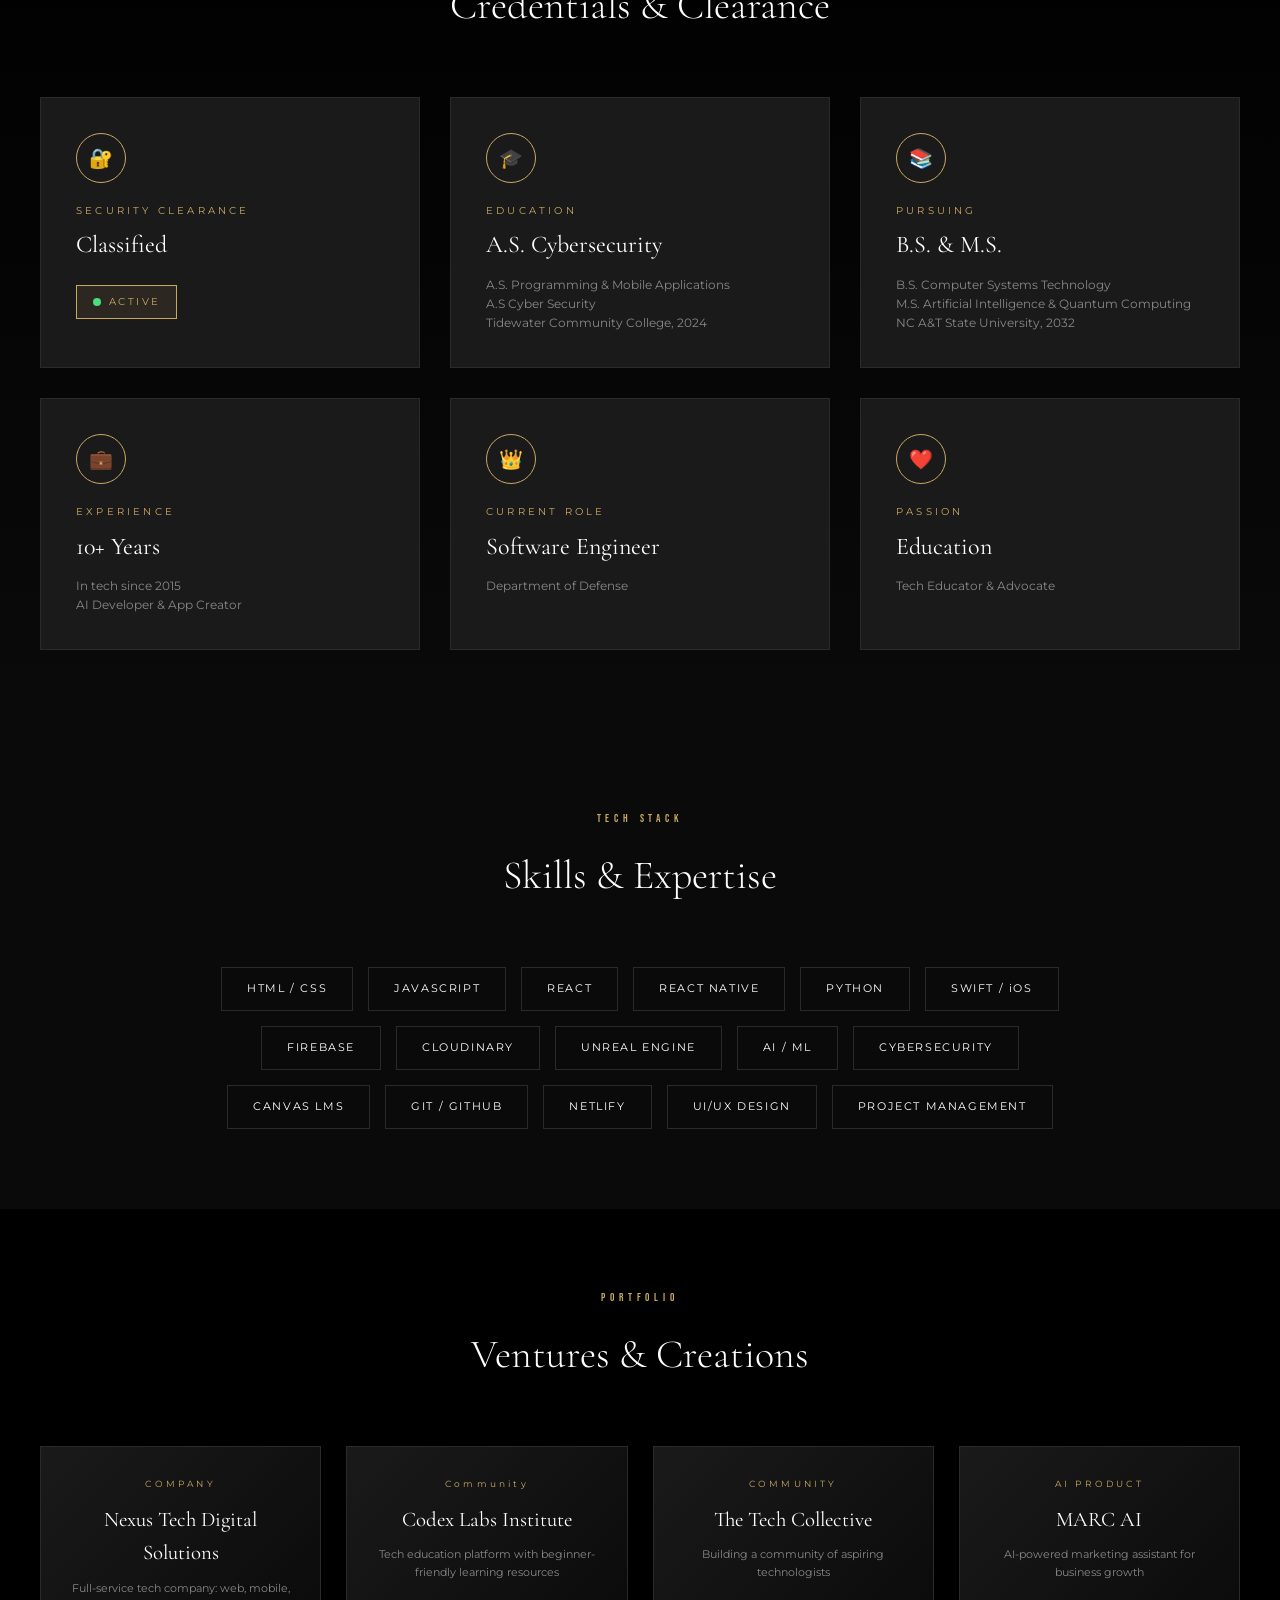
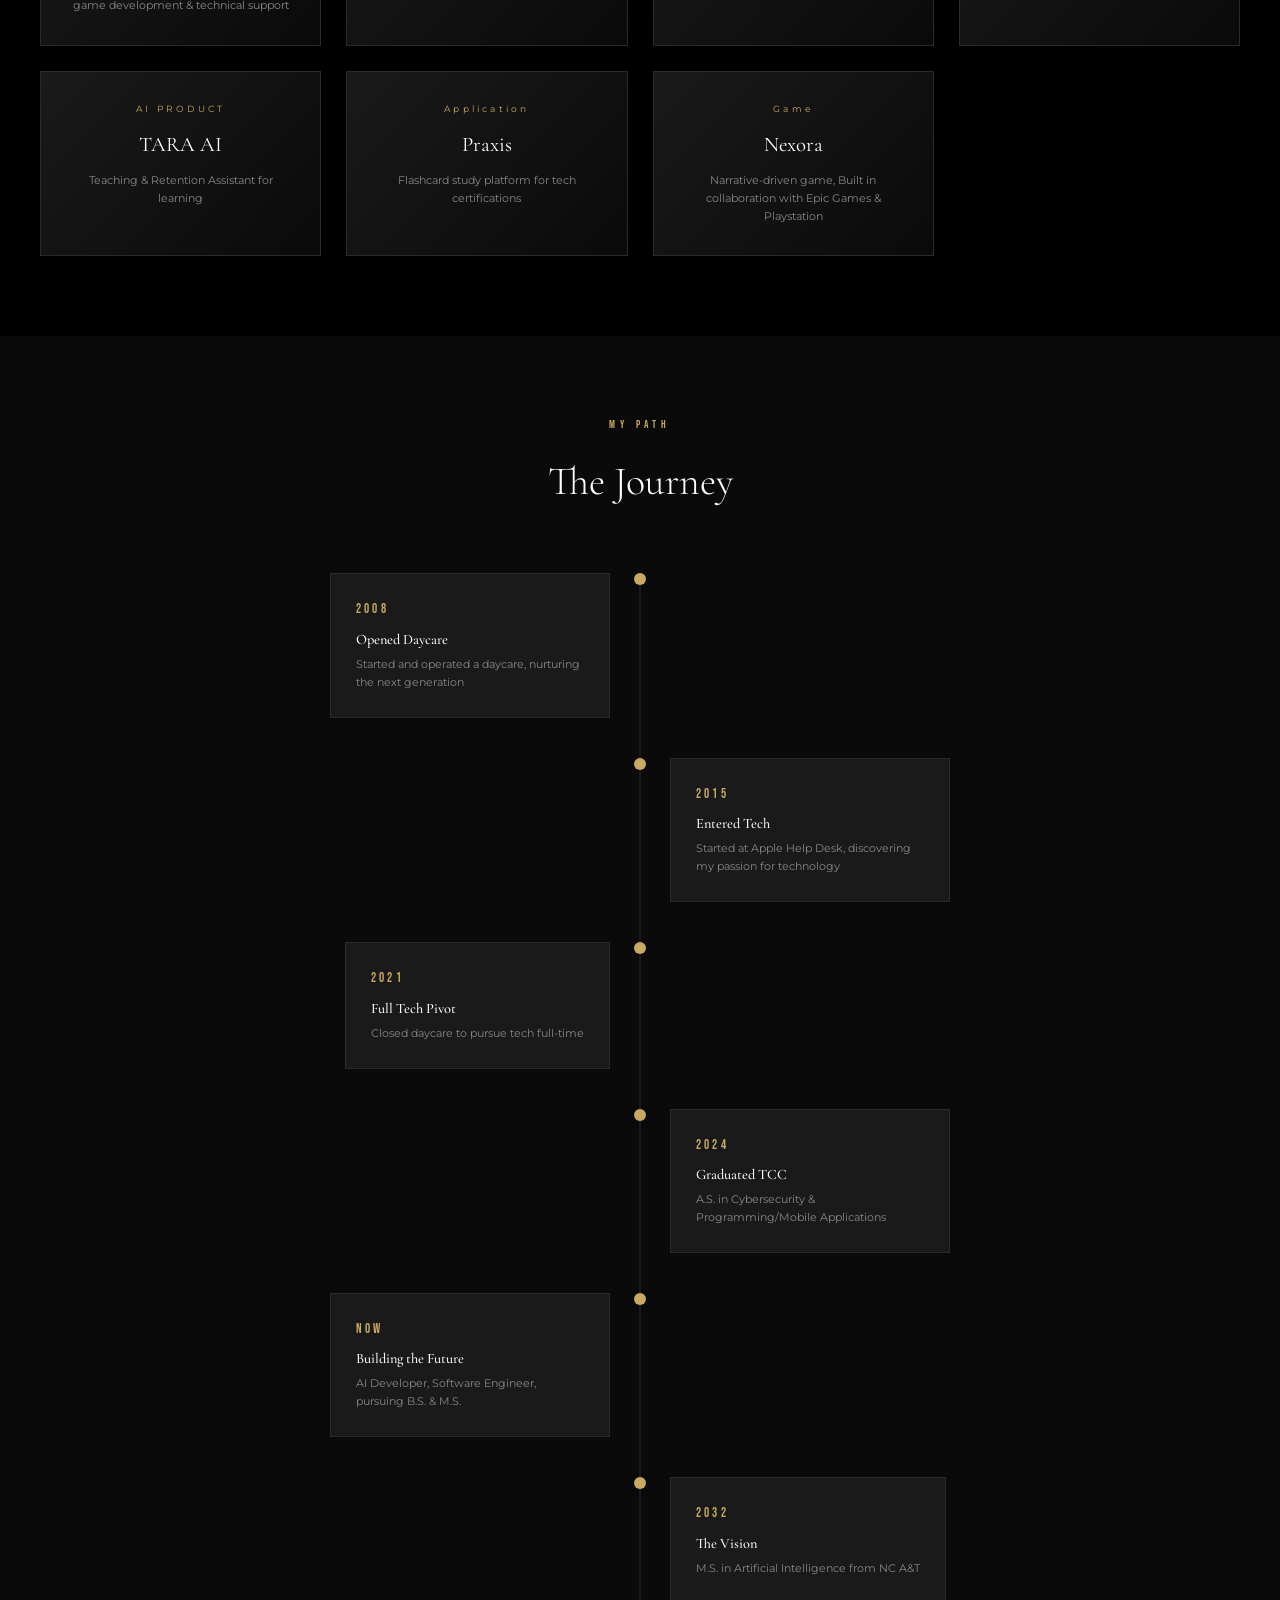
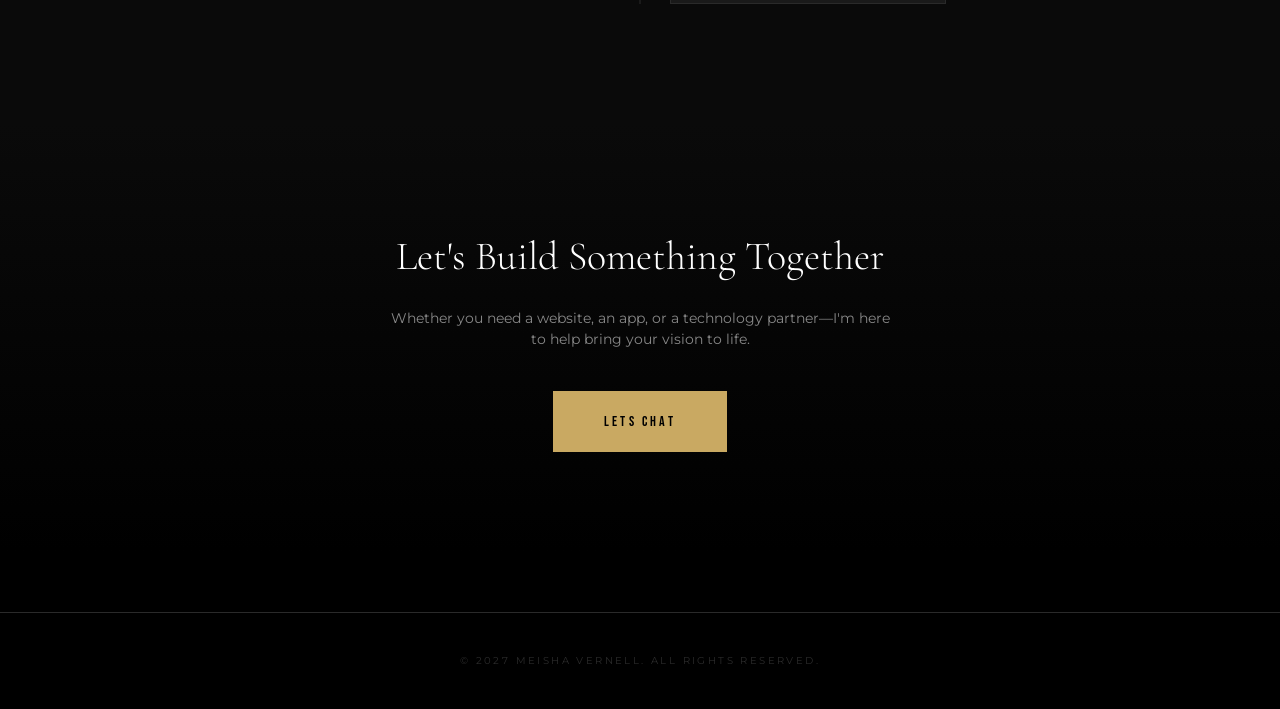
==== commit 929c526c: "Add member portal with magic-link auth, admin CMS for practice tests/flashcards/notes/sessions" ====
--- a/about.html
+++ b/about.html
@@ -26,6 +26,7 @@
             <a href="index.html" class="nav-link nav-star" role="link" tabindex="0">★</a>
             <a href="asvab-firestore.html" class="nav-link" role="link" tabindex="0">ASVAB Prep</a>
             <a href="connect.html" class="nav-link" role="link" tabindex="0">Connect</a>
+            <a href="portal.html" class="nav-link" role="link" tabindex="0">Portal</a>
         </div>
 
         <div class="nav-toggle" id="navToggle">
